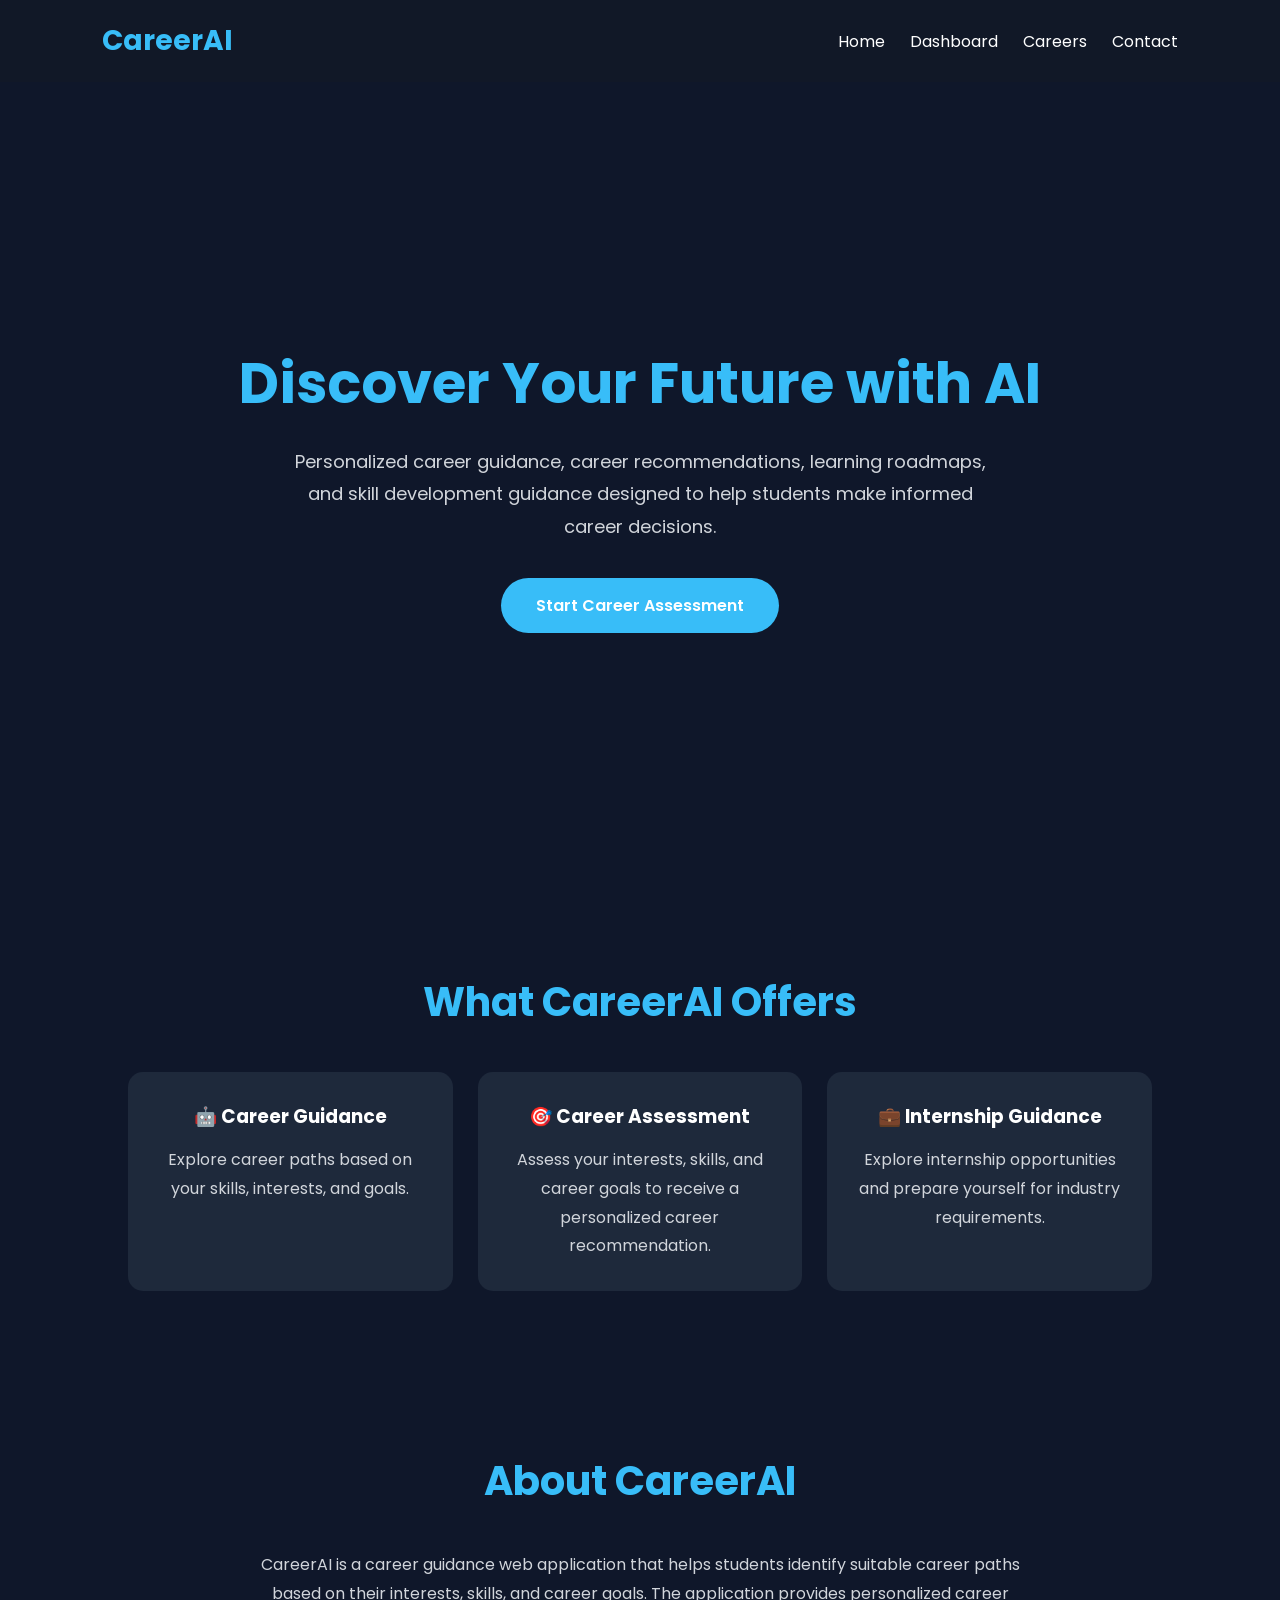
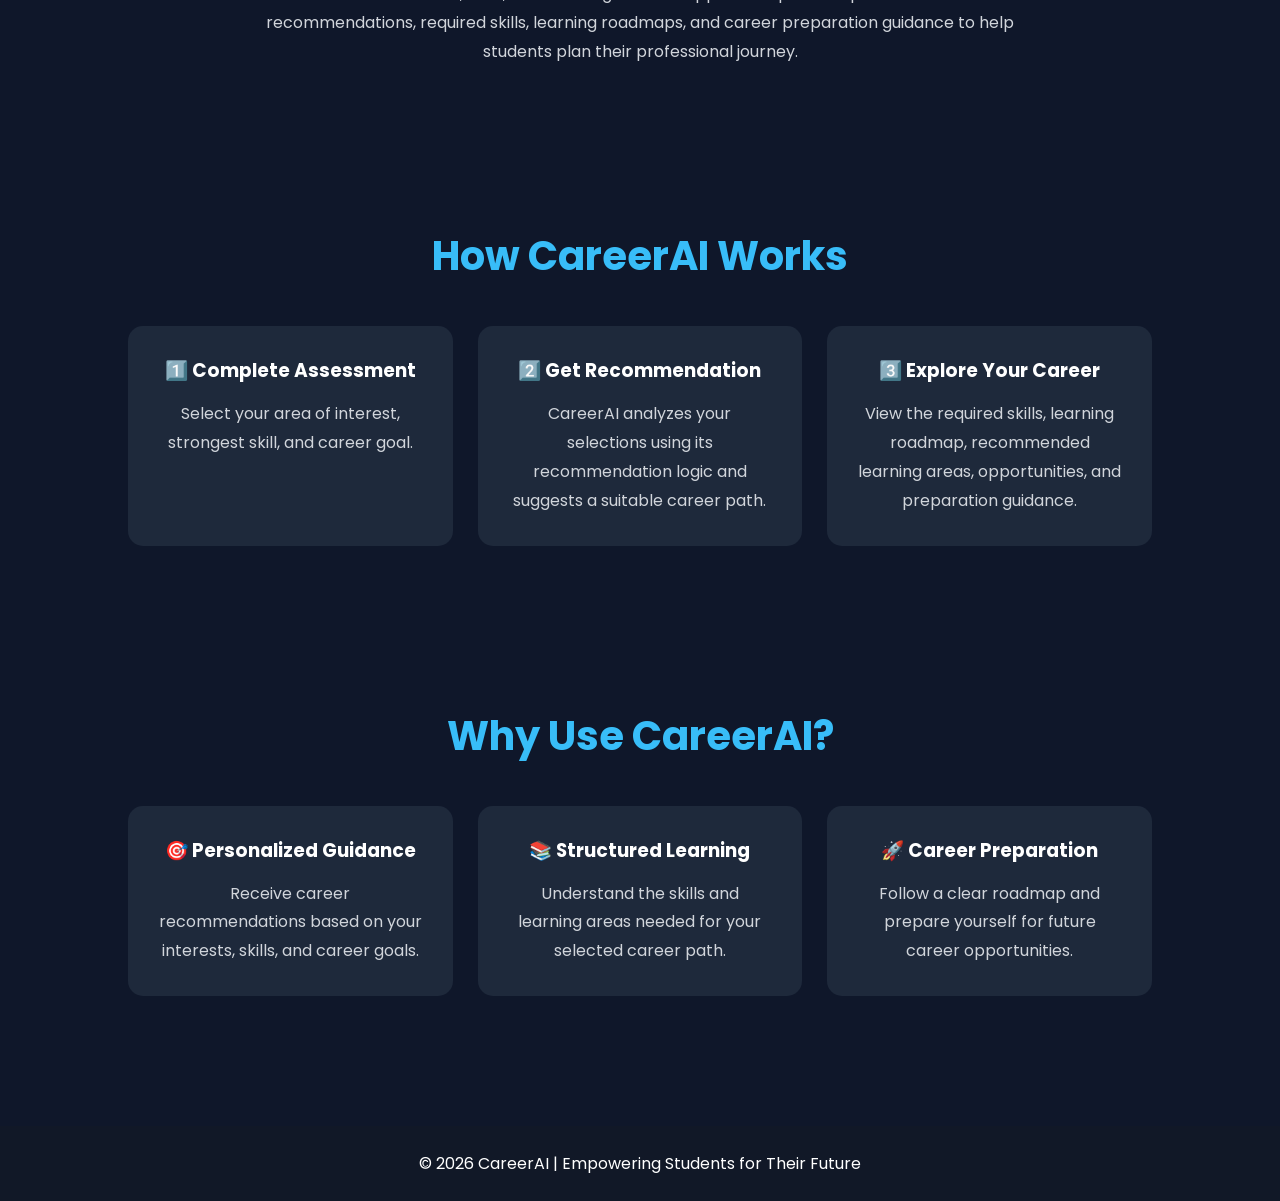
==== index.html @ c948f18f "Initial CareerAI project" ====
<!DOCTYPE html>
<html lang="en">

<head>
    <meta charset="UTF-8">
    <meta name="viewport" content="width=device-width, initial-scale=1.0">

    <title>CareerAI | Personalized Career Guidance</title>

    <link rel="stylesheet" href="style.css">

    <link href="https://fonts.googleapis.com/css2?family=Poppins:wght@300;400;500;600;700&display=swap"
        rel="stylesheet">
</head>

<body>

    <!-- Navigation -->
    <nav>
        <div class="logo">CareerAI</div>

        <ul>
            <li><a href="index.html">Home</a></li>
            <li><a href="dashboard.html">Dashboard</a></li>
            <li><a href="career.html">Careers</a></li>
            <li><a href="contact.html">Contact</a></li>
        </ul>
    </nav>


    <!-- Hero Section -->
    <section class="hero">

        <h1>Discover Your Future with AI</h1>

        <p>
            Personalized career guidance, career recommendations,
            learning roadmaps, and skill development guidance
            designed to help students make informed career decisions.
        </p>

        <a href="dashboard.html" class="btn">Start Career Assessment</a>

    </section>


    <!-- Features Section -->
    <section class="features">

        <h2>What CareerAI Offers</h2>

        <div class="feature-container">

            <div class="card">
                <h3>🤖 Career Guidance</h3>

                <p>
                    Explore career paths based on your
                    skills, interests, and goals.
                </p>
            </div>


            <div class="card">
                <h3>🎯 Career Assessment</h3>
                <p>
                    Assess your interests, skills, and career goals
                    to receive a personalized career recommendation.
                </p>
            </div>


            <div class="card">
                <h3>💼 Internship Guidance</h3>

                <p>
                    Explore internship opportunities and
                    prepare yourself for industry requirements.
                </p>
            </div>

        </div>

    </section>


    <!-- About Section -->
    <section class="about">

        <h2>About CareerAI</h2>

        <p>
            CareerAI is a career guidance web application that helps
            students identify suitable career paths based on their
            interests, skills, and career goals. The application
            provides personalized career recommendations, required
            skills, learning roadmaps, and career preparation guidance
            to help students plan their professional journey.
        </p>

    </section>

    <!-- How CareerAI Works -->
<section class="features">

    <h2>How CareerAI Works</h2>

    <div class="feature-container">

        <div class="card">
            <h3>1️⃣ Complete Assessment</h3>
            <p>
                Select your area of interest, strongest skill,
                and career goal.
            </p>
        </div>

        <div class="card">
            <h3>2️⃣ Get Recommendation</h3>
            <p>
                CareerAI analyzes your selections using
                its recommendation logic and suggests a
                suitable career path.
            </p>
        </div>

        <div class="card">
            <h3>3️⃣ Explore Your Career</h3>
            <p>
                View the required skills, learning roadmap,
                recommended learning areas, opportunities,
                and preparation guidance.
            </p>
        </div>

    </div>

</section>


    <!-- Testimonials Section -->
    <!-- Why Use CareerAI -->
<section class="testimonials">

    <h2>Why Use CareerAI?</h2>

    <div class="feature-container">

        <div class="card">
            <h3>🎯 Personalized Guidance</h3>
            <p>
                Receive career recommendations based on
                your interests, skills, and career goals.
            </p>
        </div>

        <div class="card">
            <h3>📚 Structured Learning</h3>
            <p>
                Understand the skills and learning areas
                needed for your selected career path.
            </p>
        </div>

        <div class="card">
            <h3>🚀 Career Preparation</h3>
            <p>
                Follow a clear roadmap and prepare yourself
                for future career opportunities.
            </p>
        </div>

    </div>

</section>


    <!-- Footer -->
    <footer>

        <p>
            © 2026 CareerAI | Empowering Students for Their Future
        </p>

    </footer>
    

</body>

</html>
---- style.css ----
*{
    margin:0;
    padding:0;
    box-sizing:border-box;
    font-family:'Poppins',sans-serif;
}

body{
    background:#0f172a;
    color:white;
}

nav{
    display:flex;
    justify-content:space-between;
    align-items:center;
    padding:20px 8%;
    background:#111827;
    position:sticky;
    top:0;
}

.logo{
    font-size:28px;
    font-weight:bold;
    color:#38bdf8;
}

nav ul{
    display:flex;
    list-style:none;
    gap:25px;
}

nav ul li a{
    text-decoration:none;
    color:white;
    transition:.3s;
}

nav ul li a:hover{
    color:#38bdf8;
}

.hero{
    min-height:90vh;
    display:flex;
    flex-direction:column;
    justify-content:center;
    align-items:center;
    text-align:center;
    padding:40px;
}

.hero h1{
    font-size:3.5rem;
    color:#38bdf8;
    margin-bottom:20px;
}

.hero p{
    max-width:700px;
    font-size:18px;
    line-height:1.8;
    color:#d1d5db;
    margin-bottom:35px;
}

.btn{
    text-decoration:none;
    padding:15px 35px;
    background:#38bdf8;
    color:white;
    border-radius:30px;
    transition:.3s;
    font-weight:600;
}

.btn:hover{
    background:#0ea5e9;
    transform:translateY(-5px);
}

@media(max-width:768px){

nav{
    flex-direction:column;
    gap:15px;
}

nav ul{
    flex-wrap:wrap;
    justify-content:center;
}

.hero h1{
    font-size:2.3rem;
}

.hero p{
    font-size:16px;
}

}

.features,
.about,
.testimonials{

padding:80px 10%;
text-align:center;

}

.features h2,
.about h2,
.testimonials h2{

font-size:2.5rem;
margin-bottom:40px;
color:#38bdf8;

}

.feature-container{

display:grid;
grid-template-columns:repeat(auto-fit,minmax(250px,1fr));
gap:25px;

}

.card{

background:#1e293b;
padding:30px;
border-radius:15px;
transition:.3s;

}

.card:hover{

transform:translateY(-8px);

}

.card h3{

margin-bottom:15px;

}

.card p{

color:#d1d5db;

}

.about p{

max-width:800px;
margin:auto;
line-height:1.8;
color:#d1d5db;

}

footer{

background:#111827;
padding:25px;
text-align:center;
margin-top:50px;

}

.contact-form{

max-width:700px;
margin:auto;

display:flex;
flex-direction:column;
gap:20px;

}

.contact-form input,
.contact-form textarea{

padding:15px;
border:none;
border-radius:10px;
font-size:16px;

}

.contact-form textarea{

resize:none;

}

/* =========================
   CAREER ASSESSMENT
========================= */

.assessment {
    padding: 80px 10%;
    text-align: center;
    background: #111827;
}

.assessment h2 {
    font-size: 2.5rem;
    margin-bottom: 15px;
    color: #38bdf8;
}

.assessment > p {
    color: #d1d5db;
    margin-bottom: 40px;
    font-size: 17px;
}

.assessment-form {
    max-width: 600px;
    margin: auto;
    background: #1e293b;
    padding: 35px;
    border-radius: 15px;
    text-align: left;
}

.assessment-form label {
    display: block;
    margin-bottom: 8px;
    margin-top: 20px;
    font-weight: 500;
    color: white;
}

.assessment-form label:first-child {
    margin-top: 0;
}

.assessment-form select {
    width: 100%;
    padding: 14px;
    border: none;
    border-radius: 10px;
    font-size: 15px;
    background: white;
    color: #111827;
    cursor: pointer;
}

.assessment-form select:focus {
    outline: 2px solid #38bdf8;
}

.assessment-form .btn {
    border: none;
    cursor: pointer;
    margin-top: 30px;
    width: 100%;
}

/* Career Recommendation Result */

.career-result {
    max-width: 600px;
    margin: 30px auto 0;
    text-align: center;
    border: 1px solid #38bdf8;
}

.career-result h3 {
    color: #38bdf8;
}

.career-result h2 {
    margin: 15px 0;
    font-size: 2rem;
}

.career-result p {
    line-height: 1.7;
    color: #d1d5db;
}
.card p {
    line-height: 1.8;
}

.card-button {
    margin-top: 25px;
    text-align: center;
}

.card-button .btn {
    display: inline-block;
    padding: 15px 35px;
    white-space: nowrap;
}

/* Career Details - 3 cards per row */

.features .feature-container {
    grid-template-columns: repeat(3, 1fr);
}

@media (max-width: 900px) {

    .features .feature-container {
        grid-template-columns: repeat(2, 1fr);
    }

}

@media (max-width: 600px) {

    .features .feature-container {
        grid-template-columns: 1fr;
    }

}
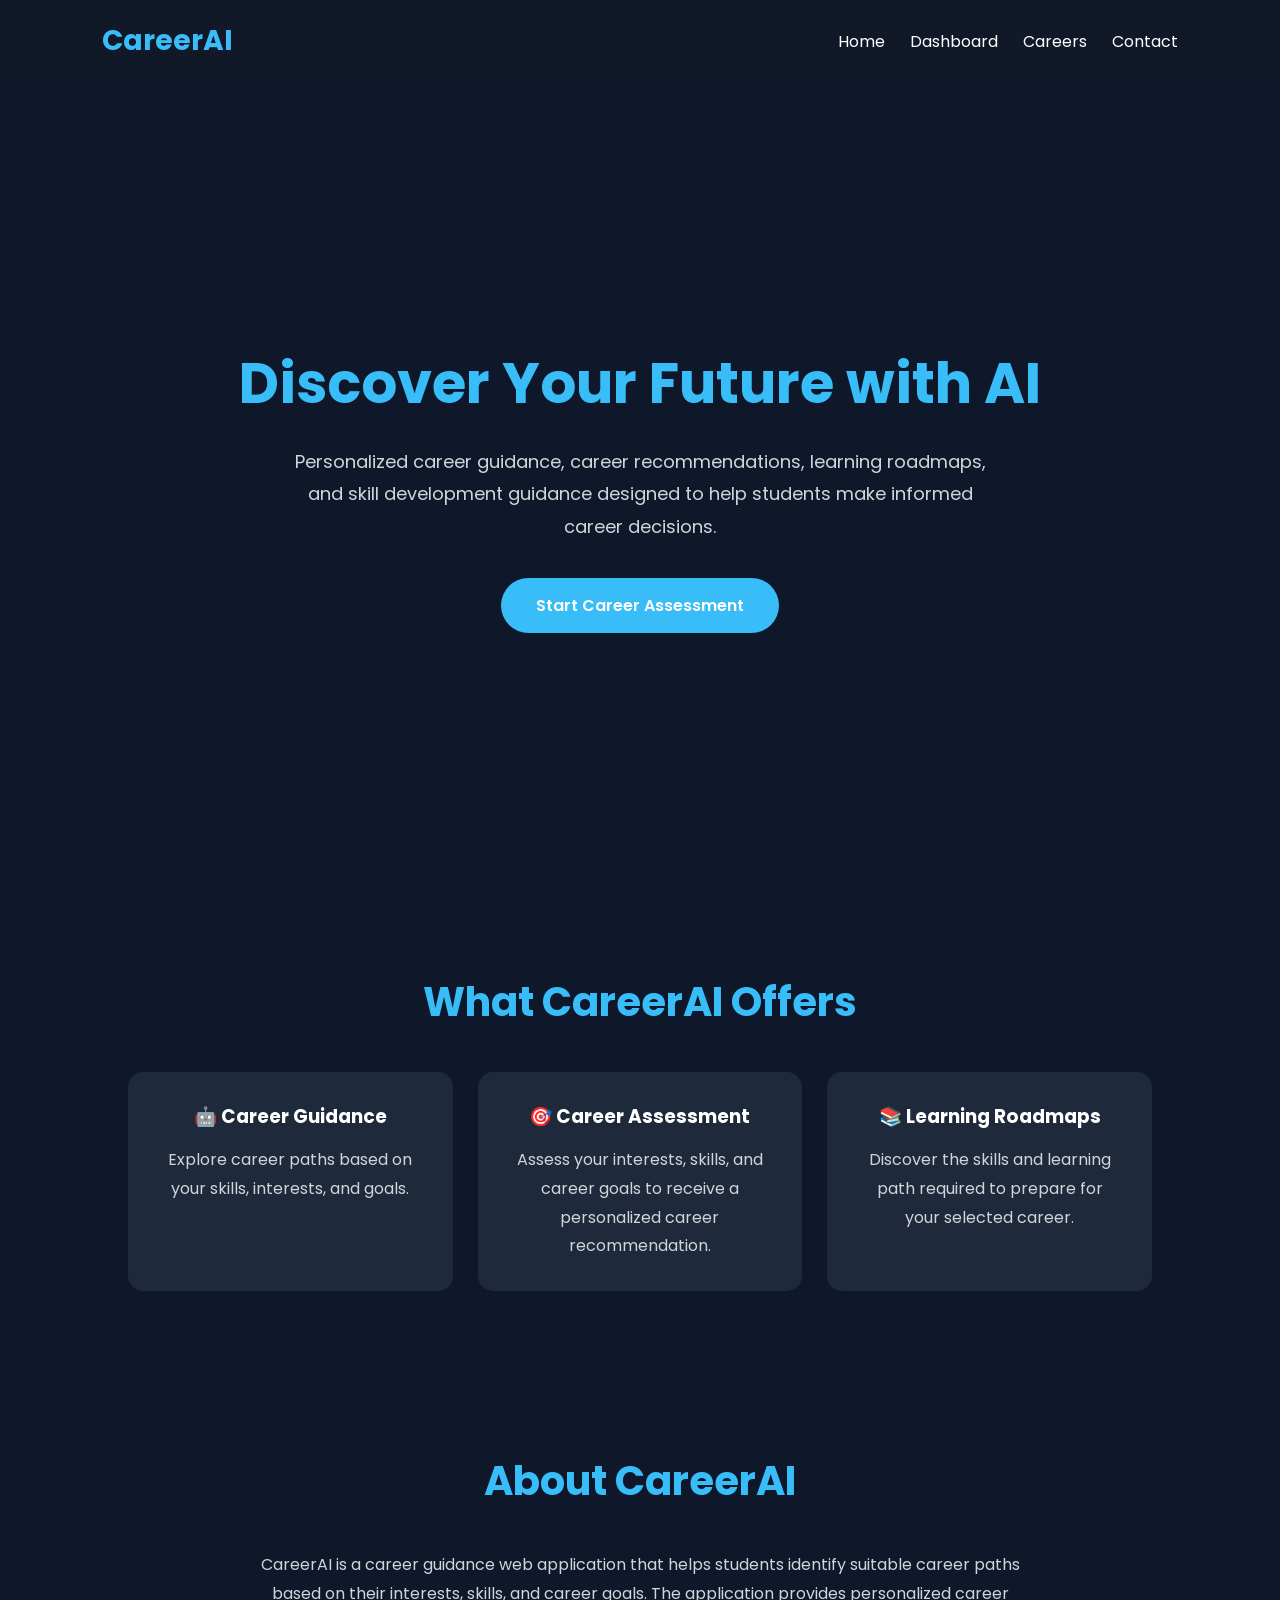
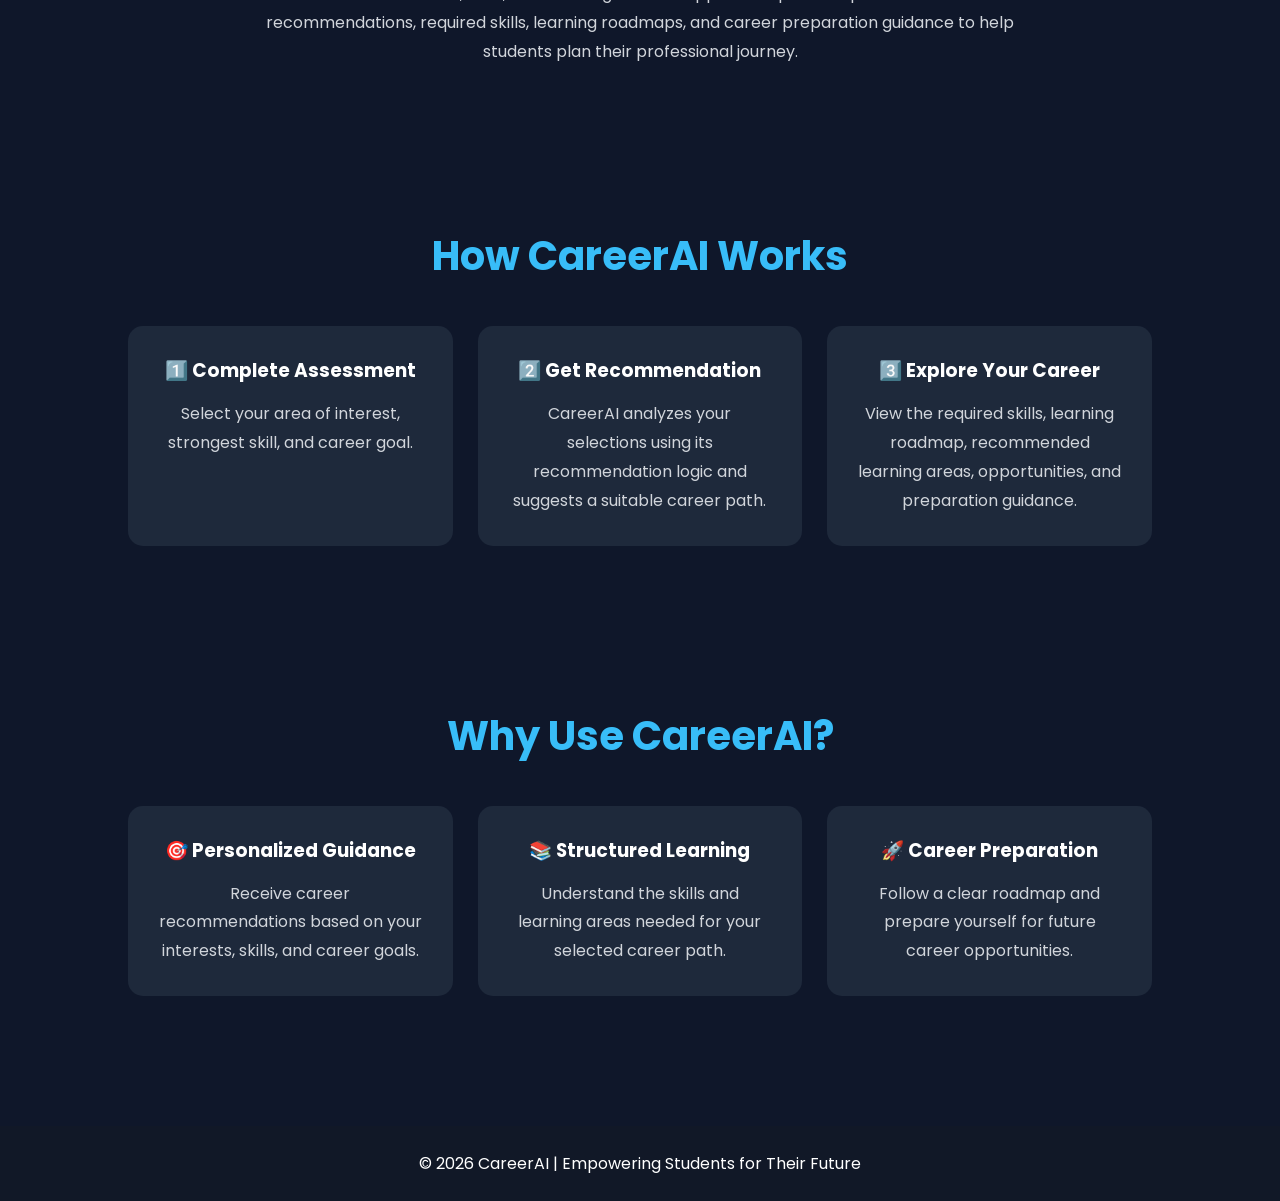
==== commit 1694f1aa: "Update index.html Update Home page features" ====
--- a/index.html
+++ b/index.html
@@ -71,11 +71,10 @@
 
 
             <div class="card">
-                <h3>💼 Internship Guidance</h3>
-
+                <h3>📚 Learning Roadmaps</h3>
                 <p>
-                    Explore internship opportunities and
-                    prepare yourself for industry requirements.
+                    Discover the skills and learning path required
+                    to prepare for your selected career.
                 </p>
             </div>
 
@@ -187,4 +186,4 @@
 
 </body>
 
-</html>+</html>
